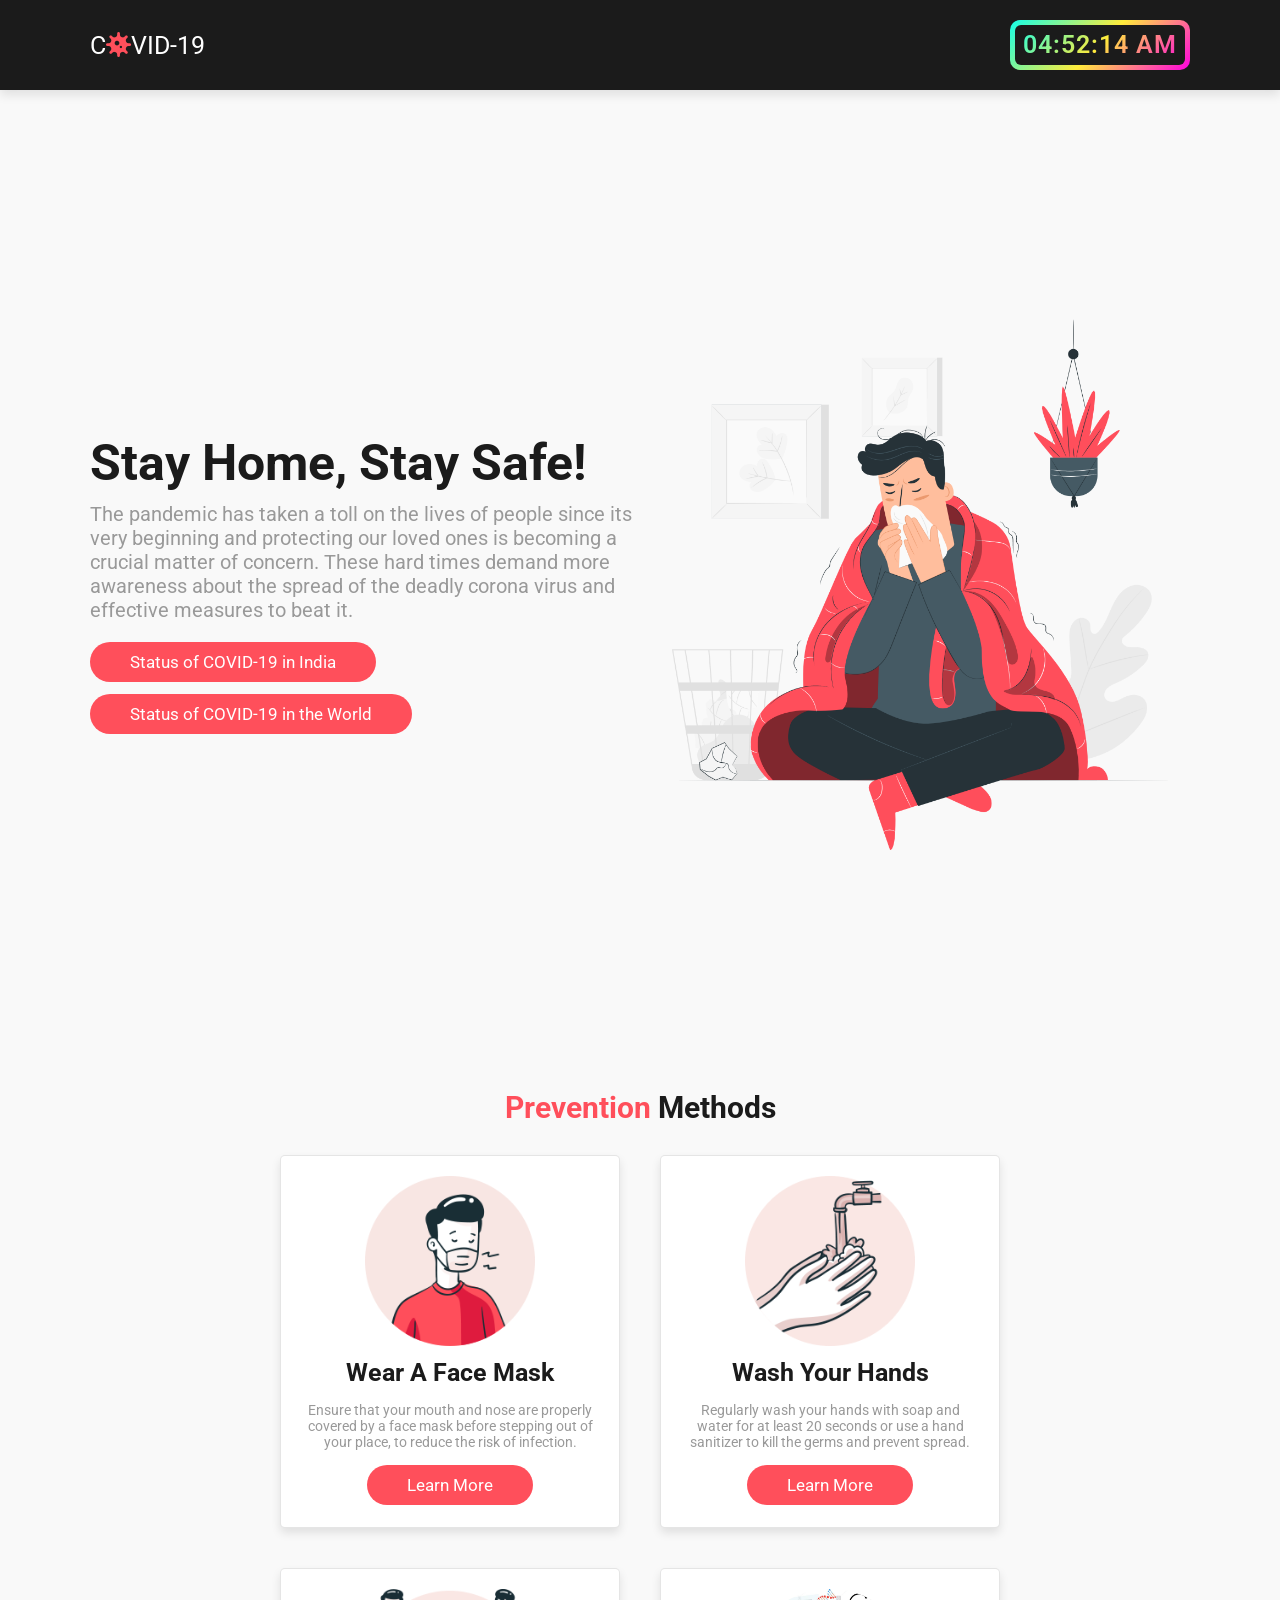
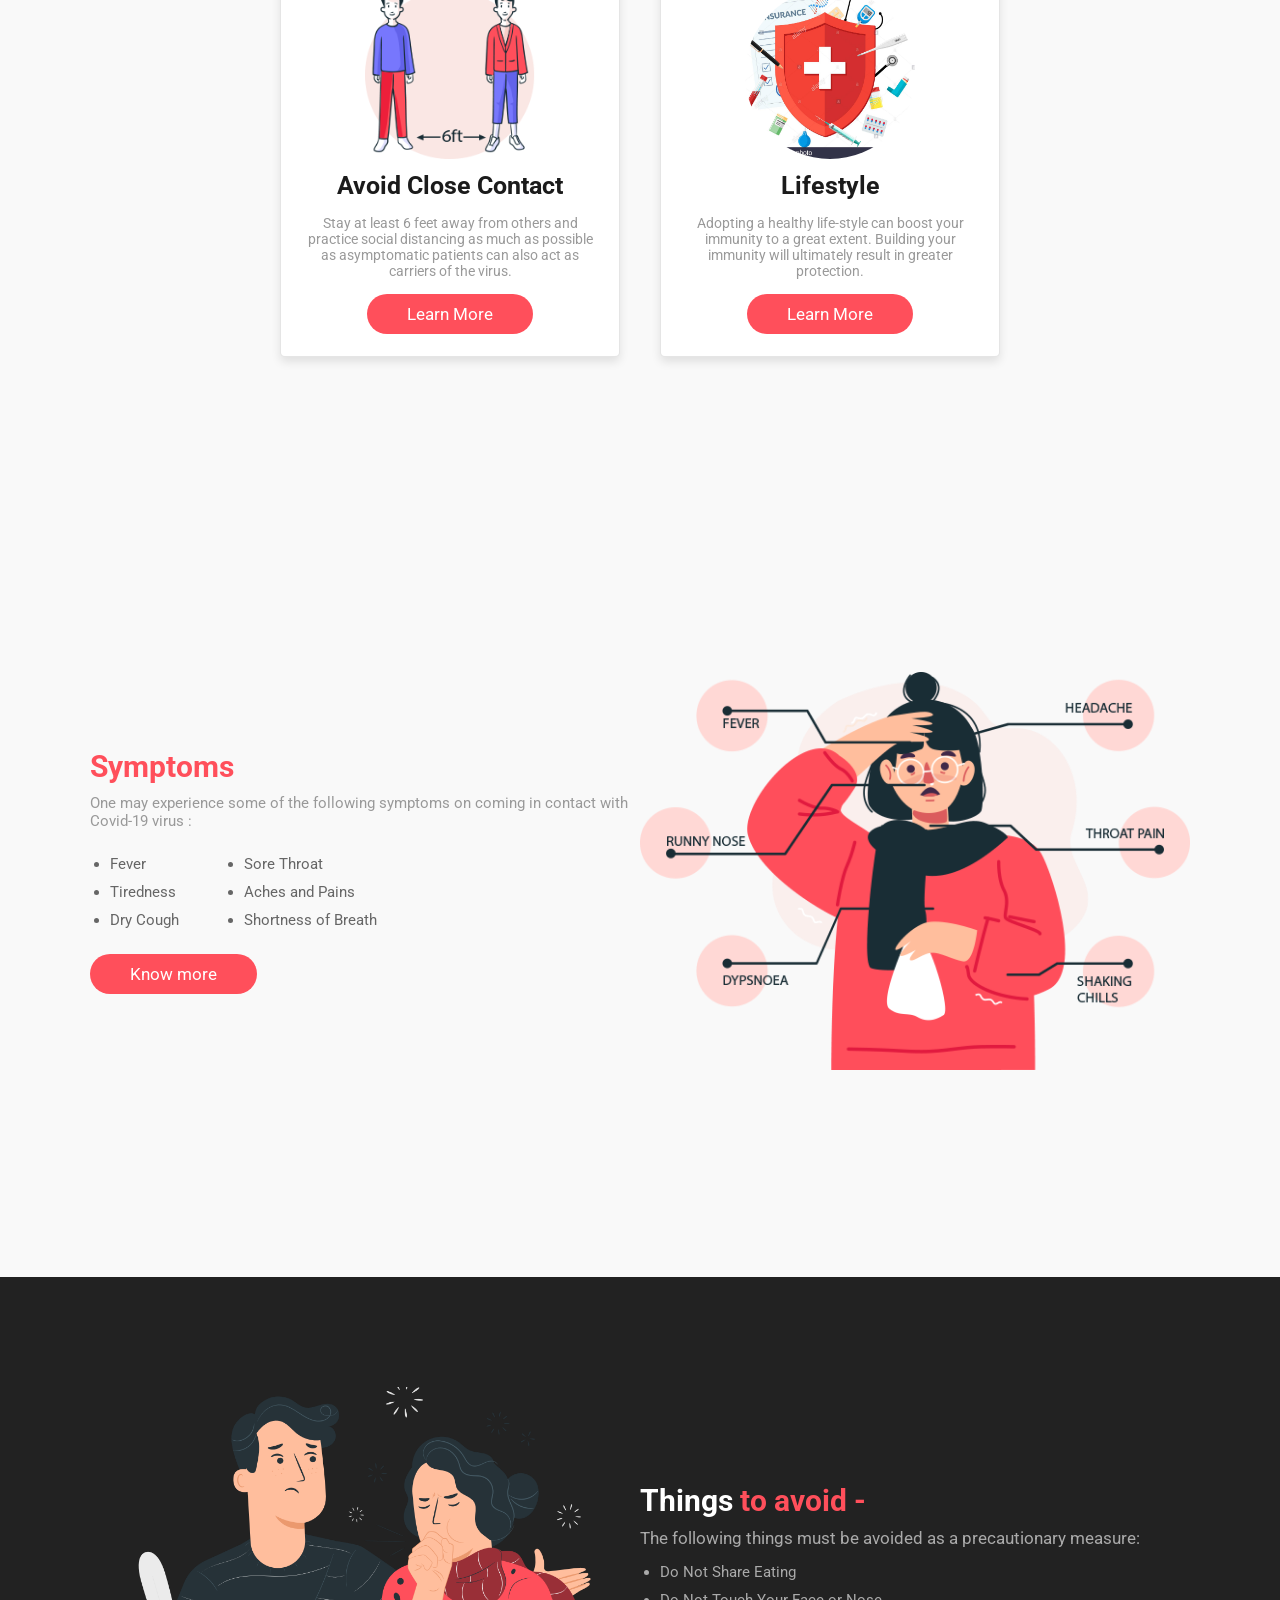
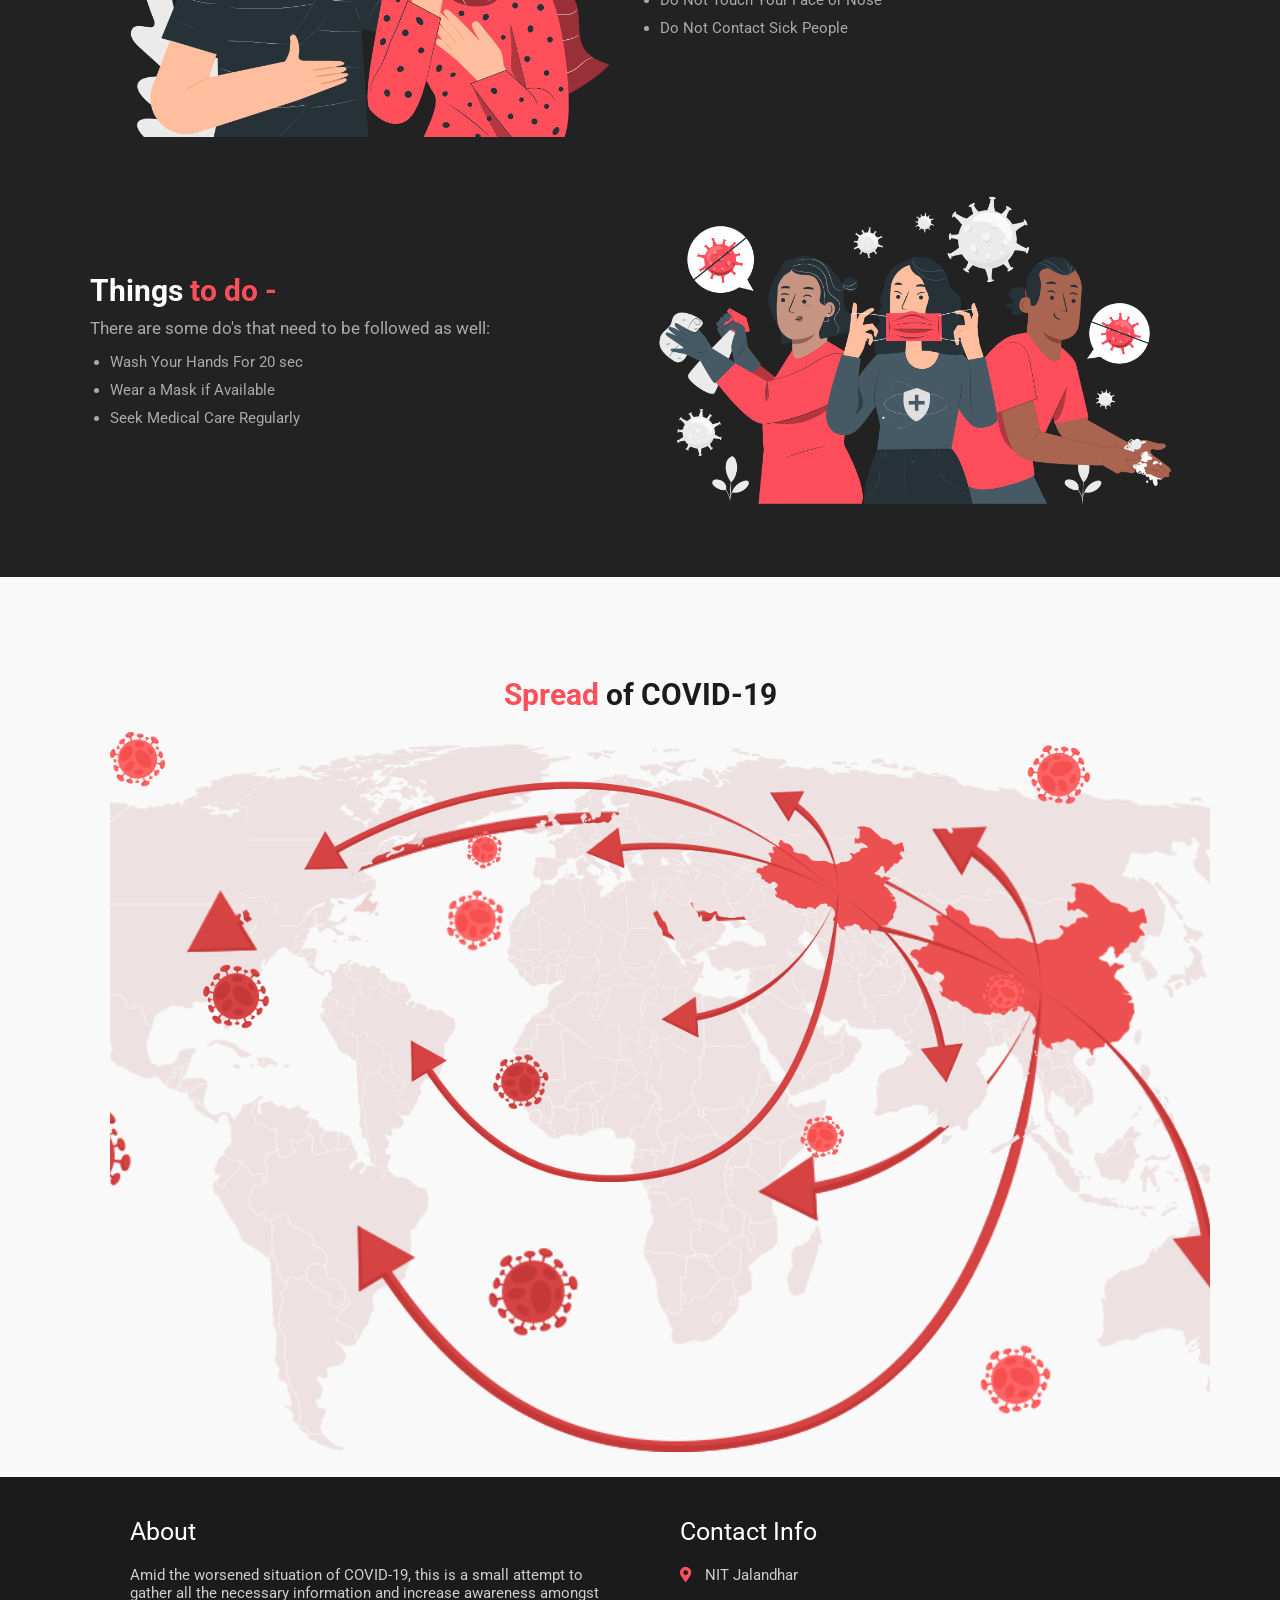
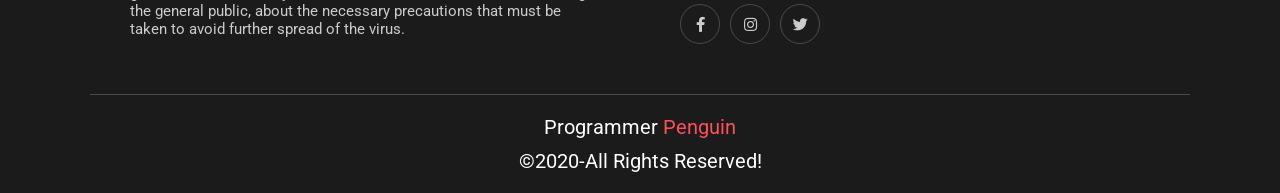
==== index.html @ 3f0e0b55 "First commit to show imgs" ====
<!DOCTYPE html>
<html lang="en">
<head>
    <meta charset="UTF-8">
    <meta name="viewport" content="width=device-width, initial-scale=1.0">
    <title>Responsive Covid-19 Website Design Tutorial</title>

    <!-- font awesome cdn link  -->
    <link rel="stylesheet" href="https://cdnjs.cloudflare.com/ajax/libs/font-awesome/5.15.3/css/all.min.css">

    <!-- custom css file link  -->
    <link rel="stylesheet" href="css/style.css">
    
    <!-- favicon -->
    <link rel="shortcut icon" href="images/favicon.png" type="image/x-icon">  

</head>
<body>
    
<!-- header section starts  -->

<header>

    <a href="https://en.wikipedia.org/wiki/COVID-19" target="neio" class="logo">C<span class="fas fa-virus"></span>VID-19</a>

    <div id="menu" class="fas fa-bars"></div>

<!-- MAKE A CLOCK -->
<a href = "clock (2).html" class="" target="new">
<div class="wrapper">
   <div class="display">
      <div id="time">
</div>
</div>
<span></span>
    <span></span>
  </div>
</a>
<script>
    setInterval(()=>{
      const time = document.querySelector(".display #time");
      let date = new Date();
      let hours = date.getHours();
      let minutes = date.getMinutes();
      let seconds = date.getSeconds();
      let day_night = "AM";
      if(hours > 12){
        day_night = "PM";
        hours = hours - 12;
      }
      if(seconds < 10){
        seconds = "0" + seconds;
      }
      if(minutes < 10){
        minutes = "0" + minutes;
      }
      if(hours < 10){
        hours = "0" + hours;
      }
      time.textContent = hours + ":" + minutes + ":" + seconds + " "+ day_night;
    });
  </script>
<!-- end of CLOCK -->


</header>

<!-- header section ends -->

<!-- home section starts  -->

<section class="home" id="home">
    <div class="content">
        <h3>Stay Home, Stay Safe!</h3>
        <p> The pandemic has taken a toll on the lives of people since its very beginning and
            protecting our loved ones is becoming a crucial matter of concern. These hard times
             demand more awareness about the spread of the deadly corona virus and effective measures to beat it.</p>
        <a href="https://www.covid19india.org/" class="btn" target="newwindow1">Status of COVID-19 in India</a>
        <a href="https://covid19.who.int/" class="btn" target="newwindow2">Status of COVID-19 in the World</a>
    </div>

    <div class="image">
        <img src="images/home-img.png" alt="">
    </div>

</section>

<!-- home section ends -->

<section class="protect" id="protect">

    <h1 class="heading"><span>Prevention</span> Methods</h1>

    <div class="box-container">

        <div class="box">
            <img src="images/protect-1.png" alt="">
            <h3>Wear A Face Mask</h3>
            <p> Ensure that your mouth and nose are properly covered by a face mask before stepping out of your place, to reduce 
                the risk of infection.</p>
            <a href="facemask.html" class="btn">Learn More</a>
        </div>

        <div class="box">
            <img src="images/protect-2.png" alt="">
            <h3>Wash Your Hands</h3>
            <p>Regularly wash your hands with soap and water for at least 20 seconds or use a hand sanitizer to kill the germs and prevent spread.</p>
            <a href="hands.html" class="btn">Learn More</a>
        </div>

        <div class="box">
            <img src="images/protect-3.png" alt="">
            <h3>Avoid Close Contact</h3>
            <p>Stay at least 6 feet away from others and practice social distancing as much as possible as 
                asymptomatic patients can also act as carriers of the virus.</p>
            <a href="distance.html" class="btn">Learn More</a>
        </div>

        <div class="box">
            <img src="images/immunity.jpg" style="border-radius: 100%;" alt="">
            <h3>Lifestyle</h3>
            <p>Adopting a healthy life-style can boost your immunity to a great extent. Building your immunity will ultimately result in greater protection.</p>
            <a href="immunity.html" class="btn">Learn More</a>
        </div>

    </div>

</section>

<!-- symtoms section starts  -->

<section class="symtoms" id="symtoms">

    <div class="content">
        <h1 class="heading"><span>Symptoms</span></h1>
        <p>One may experience some of the following symptoms on coming in contact with Covid-19 virus :</p>
        <ul>
            <div class="one">
                <li>Fever</li>
                <li>Tiredness</li>
                <li>Dry Cough</li>
            </div>
            <div class="two">
                <li>Sore Throat</li>            
                <li>Aches and Pains</li>
                <li>Shortness of Breath</li>
            </div>
        </ul>
        <a href="symp.html" class="btn">Know more</a>
    </div>

    <div class="image">
        <img src="images/symptoms-img.png" alt="">
    </div>

</section>

<!-- symtoms section ends -->

<!-- prevent section starts  -->

<section class="prevent" id="prevent">

    <div class="row">

        <div class="image">
            <img src="images/dont-img.png" alt="">
        </div>

        <div class="content">
            <h1 class="heading">Things <span>to avoid -</span></h1>
            <p>The following things must be avoided as a precautionary measure: </p>
            <ul>
                <li>Do Not Share Eating</li>
                <li>Do Not Touch Your Face or Nose</li>
                <li>Do Not Contact Sick People</li>
            </ul>
        </div>

    </div>

    <div class="row">

        <div class="content">
            <h1 class="heading">Things <span>to do -</span></h1>
            <p>There are some do's that need to be followed as well:</p>
            <ul>
                <li>Wash Your Hands For 20 sec</li>
                <li>Wear a Mask if Available</li>
                <li>Seek Medical Care Regularly</li>
            </ul>
        </div>

        <div class="image">
            <img src="images/do-img.png" alt="">
        </div>

    </div>

</section>

<!-- prevent section ends -->

<!-- spread section starts  -->

<section class="spread" id="spread">

    <h1 class="heading"><span>Spread</span> of COVID-19</h1>

    <div class="image">   <img src="images/map.png" 
        alt="" style="height: 450px; width: 800 px;"></div>

</section>

<!-- spread section ends -->

<!-- footer section starts  -->

<section class="footer">

    <div class="box-container">

        <div class="box">
            <h3>About</h3>
            <p>Amid the worsened situation of COVID-19, this is a small attempt to gather all the necessary
                information and increase awareness amongst the general public, about the necessary 
                precautions that must be taken to avoid further spread of the virus.</p>
        </div>

        <div class="box">
            <h3>Contact Info</h3>
            
            <p> <i class="fas fa-map-marker-alt"></i> NIT Jalandhar </p>
            <div class="share">
                <a href="https://www.facebook.com/WHO/" target="nw1" class="fab fa-facebook-f"></a>
                <a href="https://www.instagram.com/who/?hl=en" target="nw2" class="fab fa-instagram"></a>
                <a href="https://twitter.com/who?lang=en" target="nw3" class="fab fa-twitter"></a>
            </div>
        </div>

    </div>

    <h1 class="credit"> Programmer <a href="index.html">Penguin </a></h1>
    <h1 class="credit_down">©2020-All Rights Reserved!</h1>

</section>

<!-- footer section ends -->

<!-- scroll top  -->

<a href="#home" class="scroll-top">
    <img src="images/scroll-img.png" alt="">
</a>


<!-- jquery cdn link  -->
<script src="https://cdnjs.cloudflare.com/ajax/libs/jquery/3.6.0/jquery.min.js"></script>

<!-- custom js file link  -->
<script src="js/script.js"></script>


</body>
</html>
---- css/style.css ----
@import url('https://fonts.googleapis.com/css2?family=Roboto:wght@100;300;400&display=swap');

:root{
    --red:#FF4F5B;
}

*{
    font-family: ubuntu, 'Roboto', sans-serif;
    margin:0; padding:0;
    box-sizing: border-box;
    outline: none; border:none;
    text-decoration: none;
    transition:all .3s cubic-bezier(.16,.8,.62,1.52);
}

*::selection{
    background:var(--red);
    color:#fff;
}

html{
    font-size: 62.5%;
    overflow-x: hidden;
}

html::-webkit-scrollbar{
    width:1.3rem;
}

html::-webkit-scrollbar-track{
    background: #000;
}

html::-webkit-scrollbar-thumb{
    background: var(--red);
}

body{
    background:#f9f9f9;
}

section{
    min-height: 100vh;
    padding:0 7%;
    padding-top: 9rem;
}

.btn{
    display: inline-block;
    margin-top: 1rem;
    padding:1rem 4rem;
    border-radius: 5rem;
    background:var(--red);
    color:#fff;
    overflow: hidden;
    position: relative;
    z-index: 0;
    font-size: 1.7rem;
}

.btn::before{
    content:'';
    position: absolute;
    top: 0; left: 0;
    height: 100%;
    width: 100%;
    z-index: -1;
    background:#444;
    clip-path: polygon(0 0, 100% 0, 0 0, 0% 100%);
    transition:.3s linear;
}

.btn:hover::before{
    clip-path: polygon(0 0, 100% 0, 100% 100%, 0% 100%);
}

.heading{
    font-size: 3rem;
    color:#1b1b1b;
}

.heading span{
    color:var(--red);
}


header{
    width:100%;
    background: #1b1b1b;
    display: flex;
    align-items: center;
    justify-content: space-between;
    position: relative;
    top:0; left: 0;
    z-index: 1000;
    padding:2rem 7%;
    box-shadow: 0 .5rem 1rem rgba(0,0,0,.1);
}

header .logo{
    font-size: 2.5rem;
    color:#fff;
}

header .logo:hover{
    color: crimson;
    transition-duration: 0.3sec;  
}

header .logo span{
    color:var(--red);
}

header .navbar ul{
    display: flex;
    align-items: center;
    justify-content: center;
    list-style: none;
}

header .navbar ul li{
    margin-left: 2.5rem;
}

header .navbar ul li a{
    color:#999;
    font-size: 2rem;
}

header .navbar ul li a.active,
header .navbar ul li a:hover{
    color:var(--red);
    border-bottom: .2rem solid var(--red);
    padding:.7rem 0;
}

#menu{
    font-size: 3rem;
    color:#999;
    cursor: pointer;
    display: none;
}

.home{
    display: flex;
    align-items: center;
    justify-content: center;
    flex-wrap: wrap;
}

.home .image{
    flex:1 1 40rem;
}

.home .image img{
    width:100%;
}

.home .content{
    flex:1 1 40rem;
}

.home .content span{
    color:var(--red);
    font-size: 2.5rem;
}

.home .content h3{
    color:#1b1b1b;
    font-size: 5rem;
}

.home .content p{
    color:#999;
    font-size: 2rem;
    padding:1rem 0;
}

.protect .heading{
    text-align: center;
    padding:1rem;
}

.protect .box-container{
    display: flex;
    align-items: center;
    justify-content: center;
    flex-wrap: wrap;
}

.protect .box-container .box{
    background:#fff;
    border:.1rem solid rgba(0,0,0,.1);
    padding:2rem;
    margin:2rem;
    width:34rem;
    border-radius: .5rem;
    box-shadow: 0 .5rem 1rem rgba(0,0,0,.1);
    text-align: center;
}

.protect .box-container .box img{
    height: 17rem;
    width:17rem;
}

.protect .box-container .box h3{
    font-size: 2.5rem;
    color:#1b1b1b;
    padding:1rem 0;
}

.protect .box-container .box p{
    font-size: 1.4rem;
    color:#999;
    padding:.5rem;
}

.protect .box-container .box:hover{
    transform:translateY(-1rem);
}

.symtoms{
    display: flex;
    align-items: center;
    justify-content: center;
    flex-wrap: wrap;
}

.symtoms .content{
    flex:1 1 40rem;
}

.symtoms .image{
    flex:1 1 40rem;
}

.symtoms .image img{
    width:100%;
}

.symtoms .content p{
    font-size: 1.5rem;
    color:#999;
    padding:1rem 0;
}

.symtoms .content ul{
    display: flex;
    flex-wrap: wrap;
    padding:1rem 0;
}

.symtoms .content ul .two{
    padding-left: 4.5rem;
}

.symtoms .content ul li{
    margin-left: 2rem;
    font-size: 1.5rem;
    color:#666;
    padding: .5rem 0;
}

.prevent{
    background:#222;
}

.prevent .row{
    display: flex;
    align-items: center;
    justify-content: center;
    flex-wrap: wrap;
    padding:2rem 0;
}

.prevent .row .image{
    flex:1 1 37rem;
    height:35rem;
    text-align: center;
}

.prevent .row .image img{
    height:100%;
    width:100%;
    object-fit: cover;
}

.prevent .row .content{
    padding:2rem 0;
    flex:1 1 37rem;
}

.prevent .row .content .heading{
    color:#fff;
}

.prevent .row .content p{
    font-size: 1.7rem;
    color:#aaa;
    padding:1rem 0;
}

.prevent .row .content ul li{
    margin-left: 2rem;
    font-size: 1.5rem;
    color:#aaa;
    padding:.5rem 0;
}

.handwash .heading{
    text-align: center;
    padding:1rem;
}

.handwash .box-container{
    display: flex;
    align-items: center;
    justify-content: center;
    flex-wrap: wrap;
}

.handwash .box-container .box{
    background:#fff;
    border:.1rem solid rgba(0,0,0,.1);
    margin:2rem;
    margin-top: 3rem;
    padding:2rem 3.5rem;
    text-align: center;
    position: relative;
}

.handwash .box-container .box img{
    height:17rem;
    width:17rem;
}

.handwash .box-container .box h3{
    font-size: 2rem;
    color:#666;
    padding:1rem 0;
}

.handwash .box-container .box span{
    display: block;
    position: absolute;
    top:-2rem; left:-2rem;
    height:5rem; width:5rem;
    line-height: 5rem;
    font-size: 2rem;
    color:#fff;
    background:var(--red);
    border-radius: 5rem;
}

.spread .heading{
    text-align: center;
    padding:1rem;
}

.spread .image{
    height: 80vh;
    width:100%;
    background:url(../images/map.png) no-repeat;
    background-size: cover;
    background-position: center;
    margin: 1rem 2rem 3rem 2rem;
}

.footer{
    min-height: auto;
    padding-top: 0;
    background:#1b1b1b;
}

.footer .box-container{
    display: flex;
    justify-content: center;
    flex-wrap: wrap;
}

.footer .box-container .box{
    flex:1 1 25rem;
    margin:4rem;
}

.footer .box-container .box h3{
    font-size: 2.5rem;
    color:#fff;
    padding-bottom: 1rem;
    font-weight: normal;
}

.footer .box-container .box p{
    font-size: 1.5rem;
    color:#ccc;
    padding:1rem 0;
}

.footer .box-container .box p i{
    padding-right: 1rem;
    color:var(--red);
}

.footer .box-container .box a{
    font-size: 1.5rem;
    color:#ccc;
    padding:1rem 0;
    display: block;
}

.footer .box-container .box a:hover{
    color:var(--red);
}

.footer .box-container .box .share{
    display: flex;
    flex-wrap: wrap;
    padding:1rem 0;
}

.footer .box-container .box .share a{
    height:4rem;
    width:4rem;
    line-height: 2rem;
    text-align: center;
    border-radius: 5rem;
    border:.1rem solid #fff3;
    margin-right: 1rem;
}

.footer .box-container .box .share a:hover{
    background:#fff;
}

.footer .credit{
    padding-top: 2rem;
    padding-bottom: 1rem;
    padding-left: 1rem;
    padding-right: 1rem;
    text-align: center;
    color:#fff;
    font-weight: normal;
    font-size: 2rem;
    border-top: .1rem solid #fff3;
}
.footer .credit_down{
    padding-bottom: 2rem;
    text-align: center;
    color:#fff;
    font-weight: normal;
    font-size: 2rem;
}

.footer .credit a{
    color:var(--red);
}

.scroll-top{
    position: fixed;
    bottom:7.5rem; right:2rem;
    z-index: 100;
    display: none;
}

.scroll-top img{
    height: 7rem;
}


/* CLOCK STYLING */

  .wrapper{
      margin:0;
      padding:0;
    height: 5rem;
    width: 18rem;
    position: relative;
    background: linear-gradient(135deg, #14ffe9, #ffeb3b, #ff00e0);
    border-radius: 10px;
    cursor: default;
    animation: animate 1.5s linear infinite;
  }
  .wrapper:hover{
      cursor: pointer;
        font-size: 2.8rem;
    }
  .wrapper .display,
  .wrapper span{
    position: absolute;
    top: 50%;
    left: 50%;
    transform: translate(-50%, -50%);
  }
  .wrapper .display{
    z-index: 999;
    height: 4rem;
    width: 17rem;
    background: #1b1b1b;
    border-radius: 6px;
    text-align: center;
  }
  .display #time{
    line-height: 40px;
    color: #fff;
    font-size: 2.5rem;
    font-weight: 600;
    letter-spacing: 1px;
    background: linear-gradient(135deg, #14ffe9, #ffeb3b, #ff00e0);
    -webkit-background-clip: text;
    -webkit-text-fill-color: transparent;
    animation: animate 1.5s linear infinite;
  }
  @keyframes animate {
    100%{
      filter: hue-rotate(360deg);
    }
  }
  .wrapper span{
    /* height: 100%;
    width: 100%; */
    border-radius: 10px;
    background: inherit;
  }
  .wrapper span:first-child{
    filter: blur(7px);
  }
  .wrapper span:last-child{
    filter: blur(20px);
  }
  















/* media queries  */

@media (max-width:991px){

    html{
        font-size: 55%;
    }

}

@media (max-width:768px){

    #menu{
        display: block;
    }

    header .navbar{
        position: fixed;
        top:8rem; left:-120%;
        height: 100%;
        width:100%;
        background:#eee;
        border-top: .2rem solid rgba(0,0,0,.1);
    }

    header .navbar ul{
        flex-flow: column;
        padding:2rem;
    }

    header .navbar ul li{
        text-align: center;
        width:100%;
        margin:1rem 0;
    }

    header .navbar ul li a{
        display: block;
        padding:1rem;
    }

    header .navbar ul li a.active,
    header .navbar ul li a:hover{
        padding:1rem;
        background:var(--red);
        color:#fff;
        border:none;
        border-radius: 5rem;
    }

    .fa-times{
        transform: rotate(180deg);
    }

    header .navbar.nav-toggle{
        left:0;
    }

    .home .content{
        text-align: center;
    }

    .prevent .row:last-child{
        flex-flow: column-reverse;
    }

}

@media (max-width:500px){

    html{
        font-size: 50%;
    }

    section{
        padding:0 3%;
        padding-top: 9rem;
    }

}
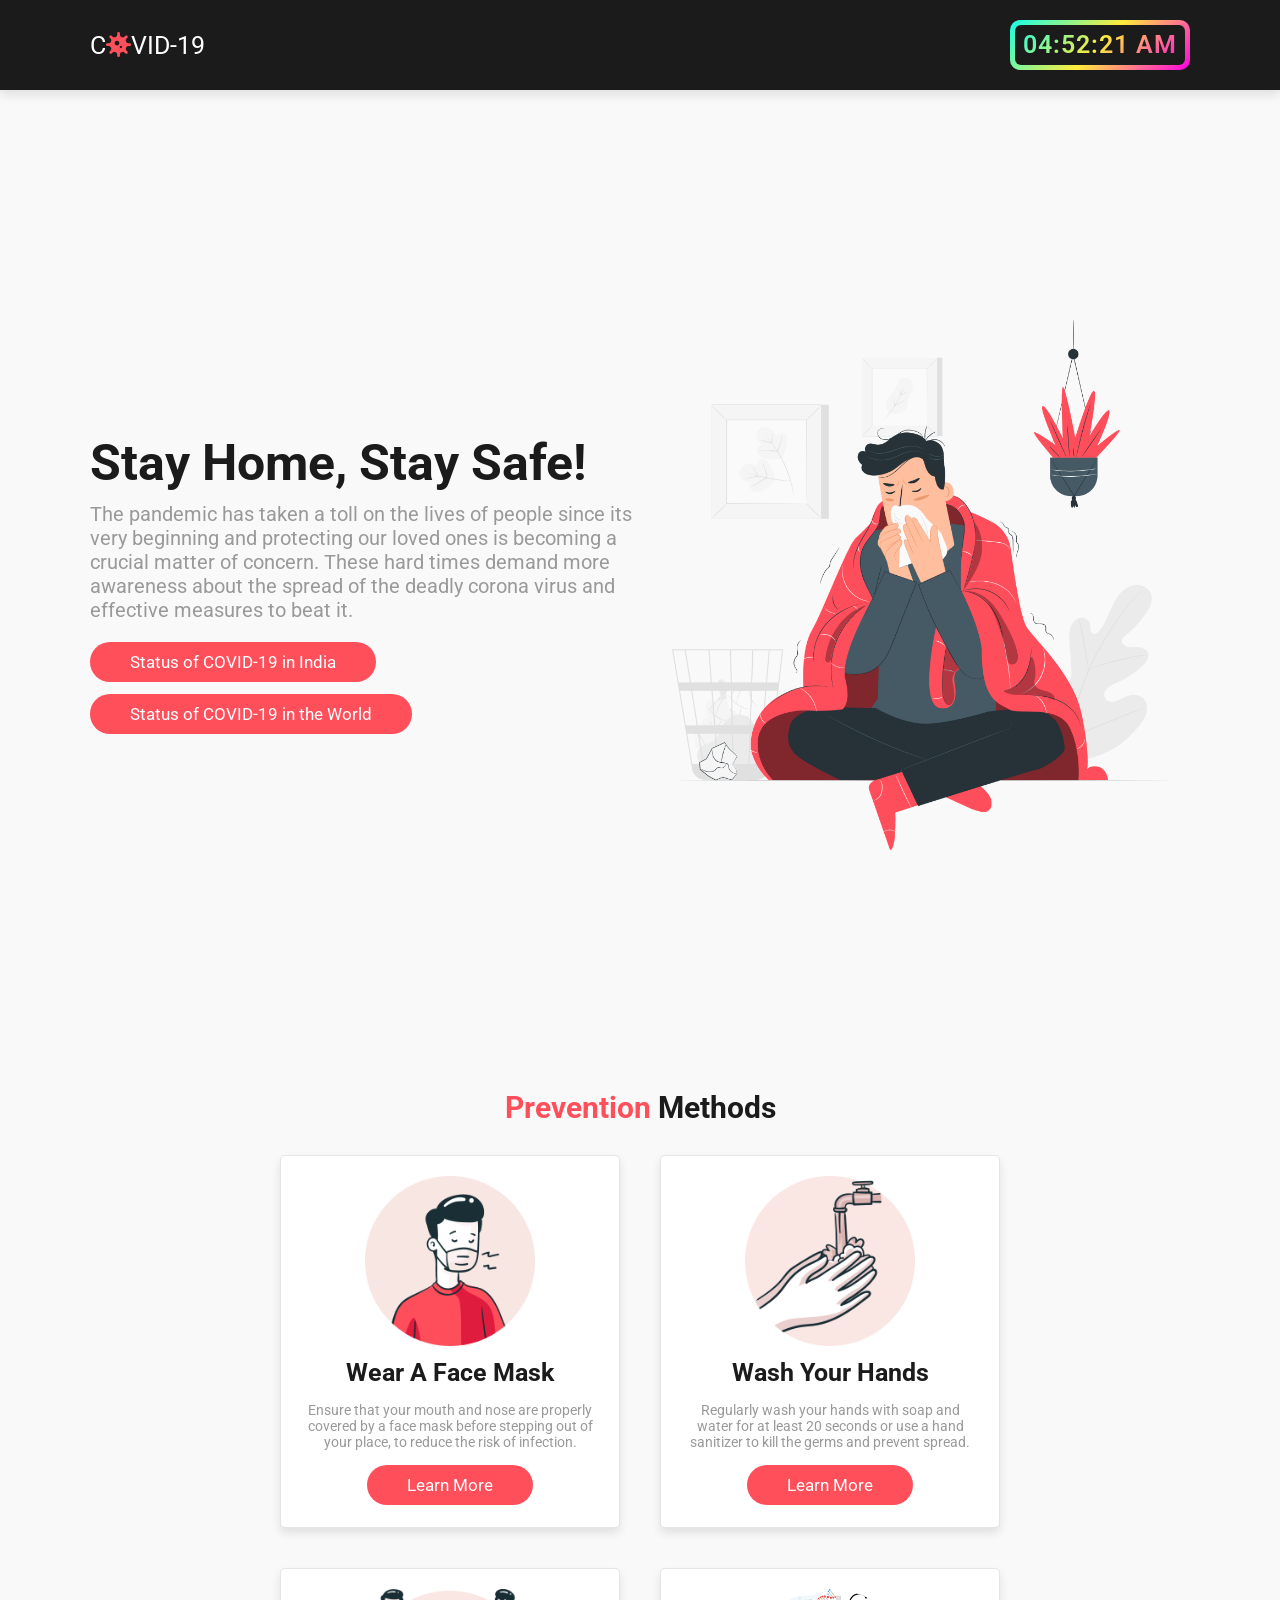
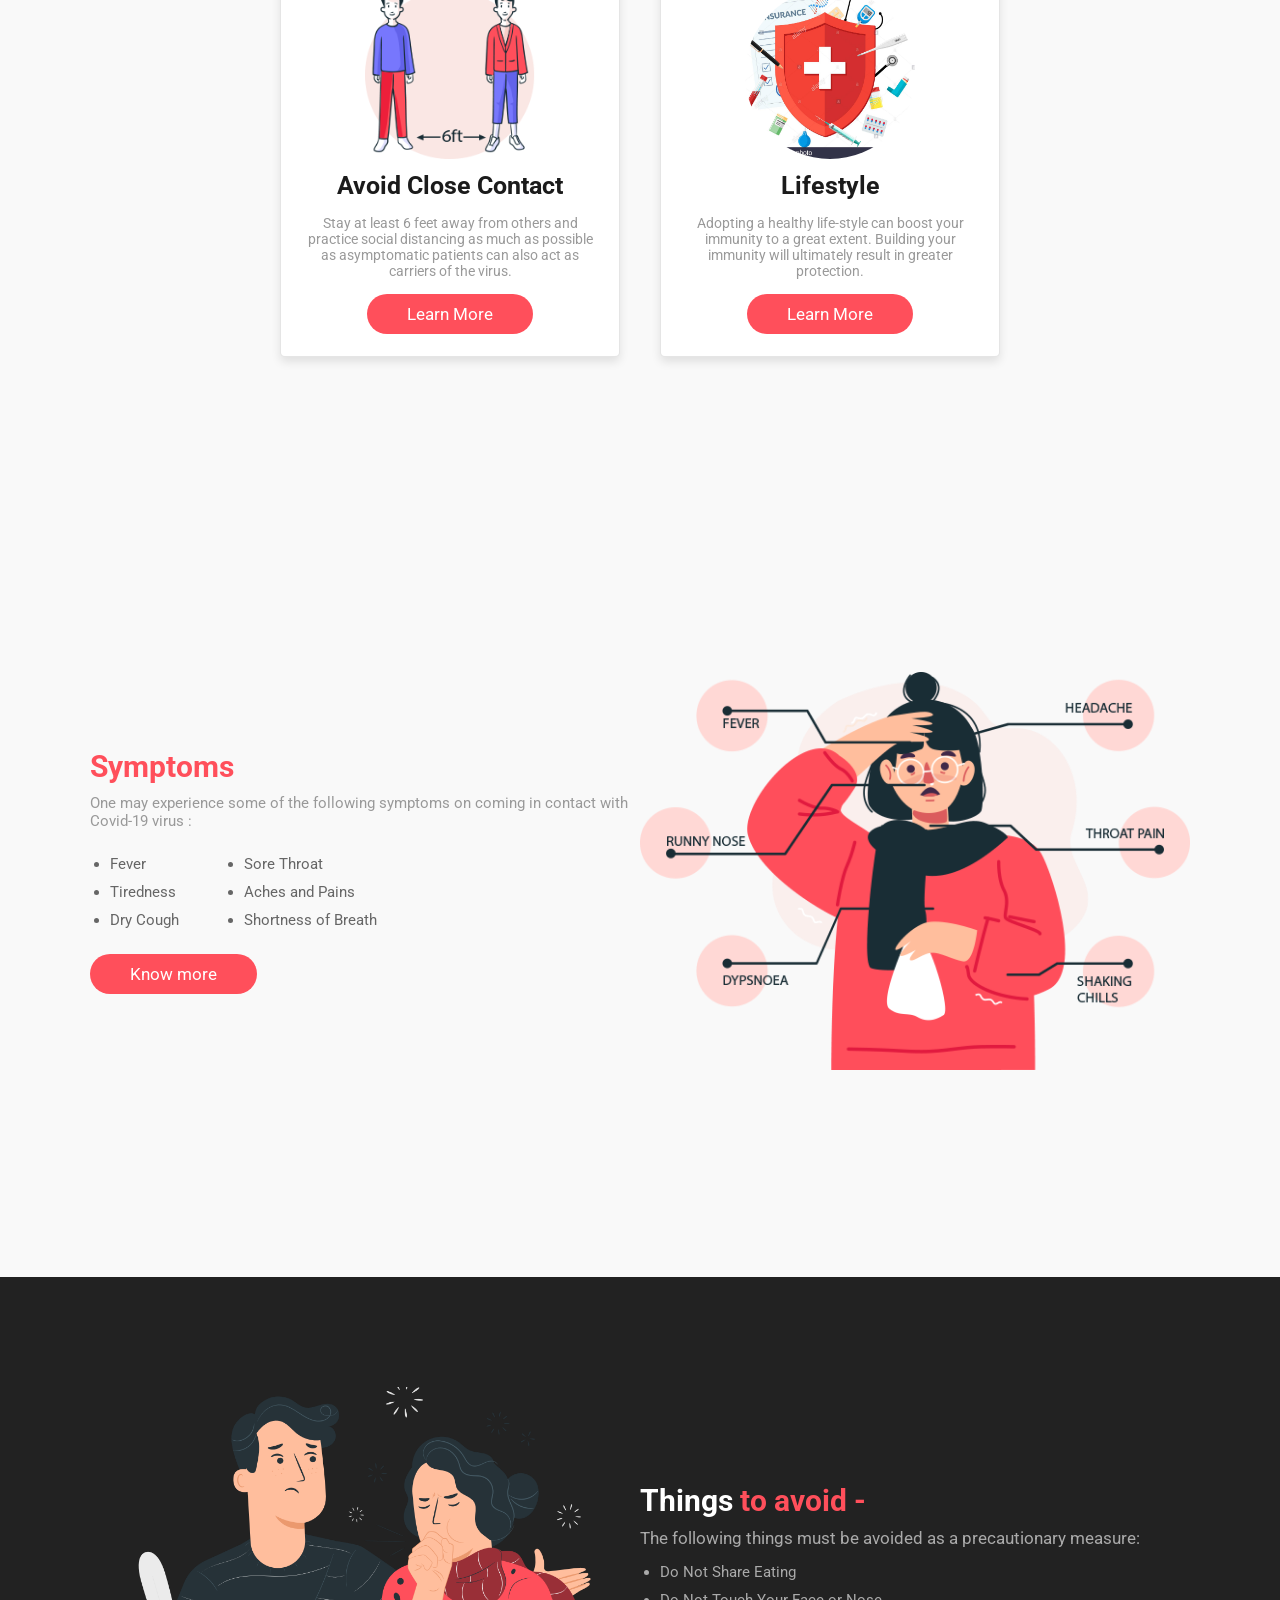
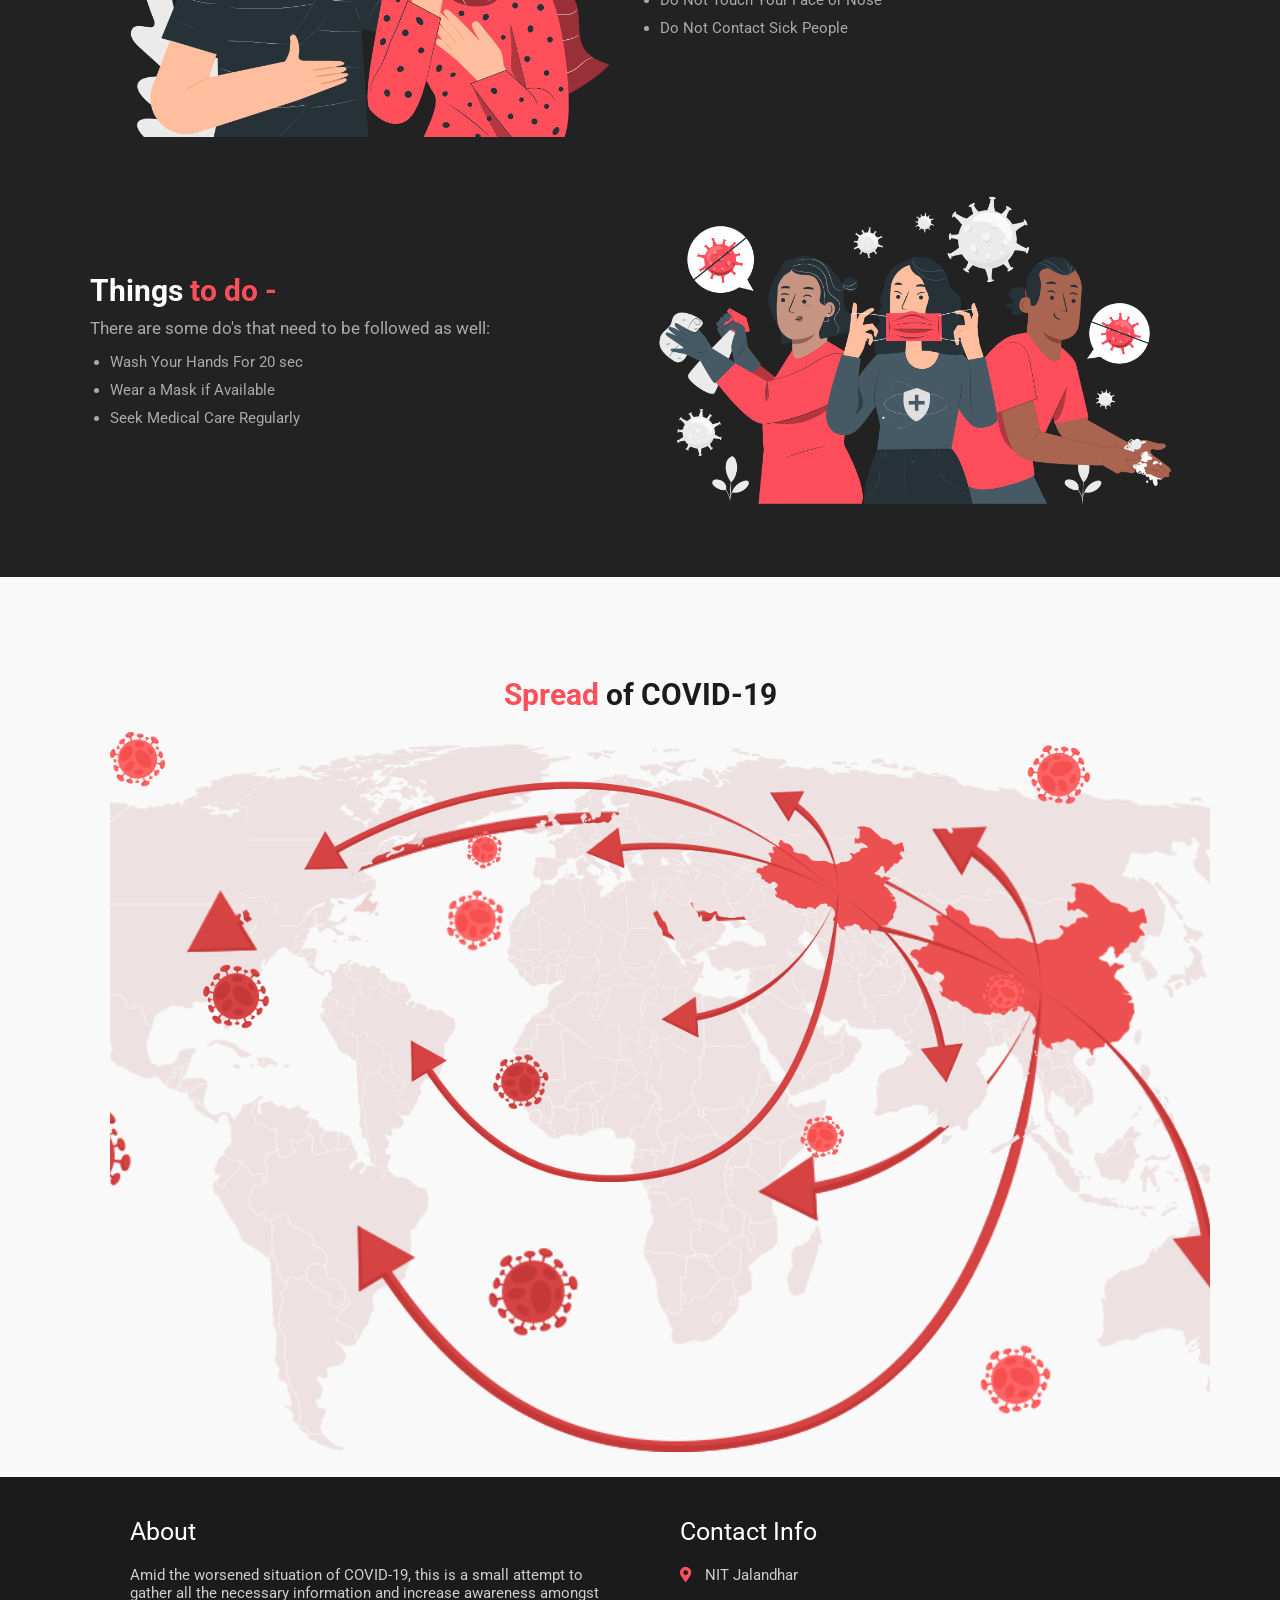
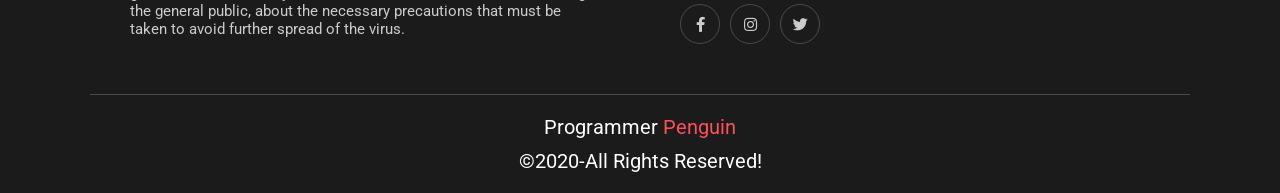
==== commit bb73ba25: "fetch api" ====
--- a/index.html
+++ b/index.html
@@ -75,7 +75,7 @@
         <p> The pandemic has taken a toll on the lives of people since its very beginning and
             protecting our loved ones is becoming a crucial matter of concern. These hard times
              demand more awareness about the spread of the deadly corona virus and effective measures to beat it.</p>
-        <a href="https://www.covid19india.org/" class="btn" target="newwindow1">Status of COVID-19 in India</a>
+        <a href="data.html" class="btn" target="newwindow1">Status of COVID-19 in India</a>
         <a href="https://covid19.who.int/" class="btn" target="newwindow2">Status of COVID-19 in the World</a>
     </div>
 
